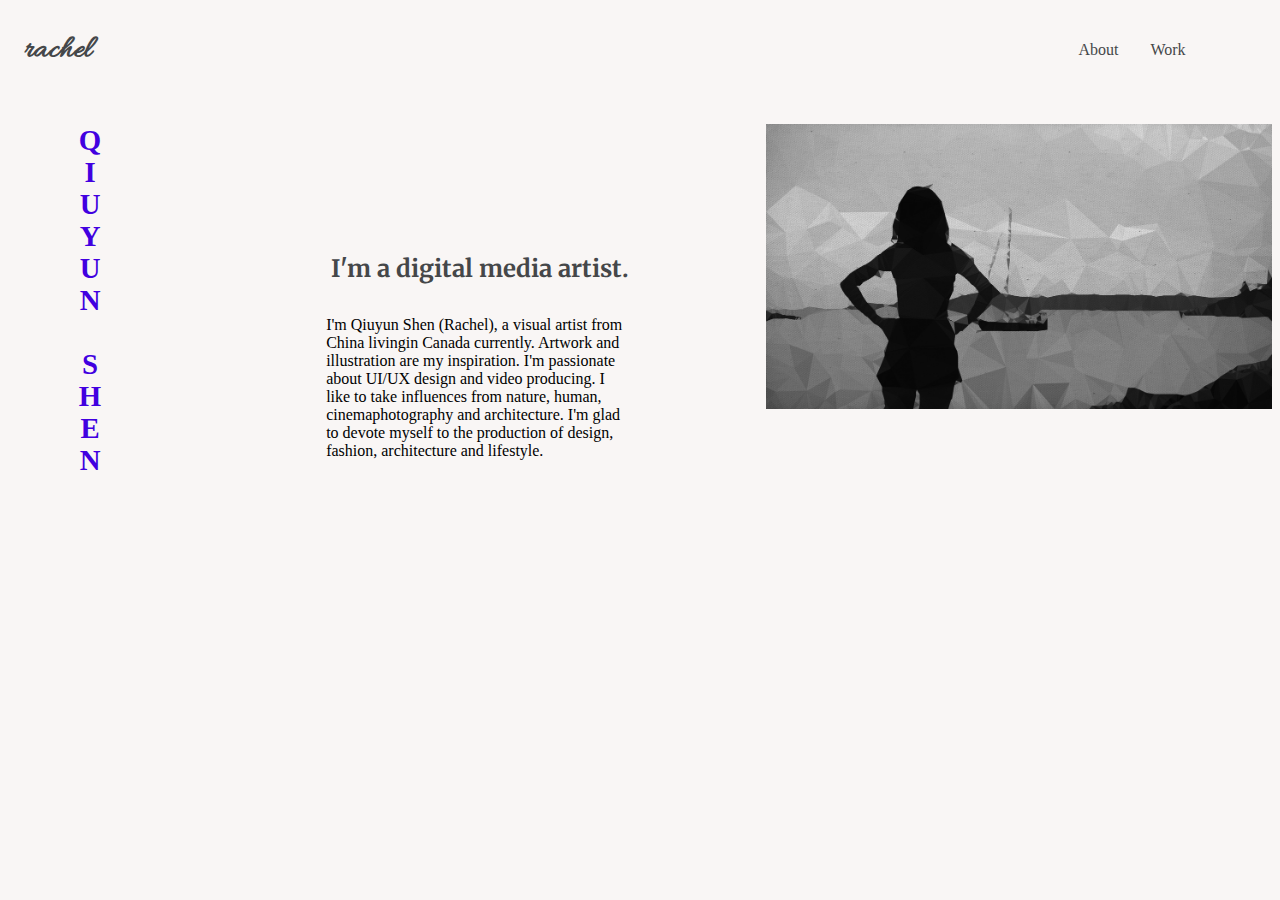
==== about.html @ 60257d96 "import files" ====
<!DOCTYPE html>
<html>

  <head>

    <meta charset="utf-8">
    <meta name="viewport" content="width=device-width, initial-scale=1">
    <title>Qiuyun Shen</title>

    <link href="css/main.css" rel="stylesheet">

    <link href='font/DinPro-Bold.otf' rel='stylesheet' type='text/css'>
    <link href='font/DinPro-Regular.otf' rel='stylesheet' type='text/css'>
    <link href="https://fonts.googleapis.com/css?family=Merriweather" rel="stylesheet">
    <link href="https://fonts.googleapis.com/css?family=Allura" rel="stylesheet">


  </head>

  <body>

    <header>

      <div class="logo">
        <h5><a href="index.html">rachel</a></h5>
      </div>

      <ul class="nav-bar">
        <li><a href="about.html">About</a></li>
        <li><a href="work.html">Work</a></li>
      </ul>

    </header>

    <div class="about-main">

      <div class="intro-container">
      <div class="name">
        <h3>QIUYUN SHEN</h3>
      </div>

      <div class="intro">
        <h4>I'm a digital media artist.</h4>
        <p>I'm Qiuyun Shen (Rachel), a visual artist from China livingin Canada currently.
          Artwork and illustration are my inspiration. I'm passionate about UI/UX design and
          video producing. I like to take influences from nature, human, cinemaphotography and architecture.
          I'm glad to devote myself to the production of design, fashion, architecture and lifestyle.</p>
      </div>
      </div>

      <div class="self-img">
        <img src="img/rachel.jpg" width=100%>
      </div>

    </div>

  </body>

</html>
---- css/main.css ----
/* *{
  border: 1px solid darkgreen;
} */

h1{
  font-size: 10rem;
  font-family: 'DinPro-Bold';
}

h2{
  font-size: 5rem;
  font-family: 'DinPro-Bold';
}

h3{
  font-size: 2.7rem;
  font-family: 'DinPro-Bold';
}

h4{
  font-family: 'Merriweather', serif;
  font-size: 1.5rem;
}

h5{
  padding: 0;
}

p{
  font-family: 'DinPro-Light';
}

header{
  display: flex;
  /* padding: 1.5% 5% 0; */
  /* max-height: 4rem; */
}

body{
  background-color: #F9F6F5;
}

.logo{
  margin-left: 1.0rem;
  padding: 0;
  max-width: 20%;
  width: -webkit-fill-available;
}

.logo a{
  font-family: 'Allura', cursive;
  font-size: 2rem;
  color: #454749;
  text-decoration: none;
}


/* NAVIGATION BAR */

.nav-bar{
  display: flex;
  justify-content: flex-end;
  align-items: center;
  list-style-type: none;
  width: 70%;
}

.nav-bar li{
  padding: 1rem;
}

.nav-bar a{
  font-size: 1.0rem;
  font-family: 'DinPro-Regular';
  text-decoration: none;
  color: #454749;
}



/* HOME page */

.home-main{
  display: block;
  justify-content: center;
  align-items: center;
}

.homepage-title{
  align-items: center;
  margin: 10% auto;
  top: 0;
  right: 0;
  bottom: 0;
  left: 0;
}

.home-main h1{
  color: #4100E0;
  text-align: center;
}

.headline:after {
  content:' ';
  position: absolute;
  top: 60%;
  left: 50%;
  width: 40%;
  border:2px solid #d0d0d0;
  border-radius:4px;
  box-shadow:inset 0 1px 1px rgba(0, 0, 0, .05);
  transform:translateX(-50%);
}

.homepage-title p{
  text-align: center;
  top: 0;
}


/* ABOUT page main part */

.about-main{
  display: flex;
  flex-direction: row;
  justify-content: flex-end;
  margin-top: 2.0rem;
}

.name h3{
  text-align: left;
  font-size: 1.8rem;
  color: #4100E0;
  padding-left: 40%;
  writing-mode: vertical-rl;
  text-orientation: upright;
  /* color: #714EF4; */
}

.intro h4{
  text-align: right;
  color: #454749;
}

.intro{
  margin-top: 4.0rem;
  max-width: 40%;
  align-content: flex-end;
  /* padding-left: 10%; */
  margin-left: 30%;
}

.intro-container{
  max-width: 60%;
  display: flex;
}

.self-img{
  margin-right: 0;
  width: 40%;
  justify-content: flex-end;
}

/* WORK page */

.work-container{
  margin-top: 8%;
  display: flex;
  justify-content: center;
}

.work-title h3{
  font-size: 2.0rem;
  margin-left: 0;
  color: #4100E0;
  writing-mode: vertical-rl;
  text-orientation: sideways;
}

.collection{
  max-width: 60%;
  display: flex;
  padding: 2rem;
}

.work-1{
  padding: 0rem 3rem;
  max-width: 30%;
}

.work-2{
  padding: 0rem 3rem;
  padding-top: 20rem;
  max-width: 40%;
}

.block{
  /* box-sizing: border-box; */
  height: 300px;
  /* padding: 5px; */
  width: 300px;
  height: 150px;
  margin: 40px;

  line-height: 150px;
  background-color: #4100E0;
  color: white;
  font-weight: bold;
  font-size: 3em;
  text-align: center;
}

.work-img{
  filter: grayscale();
}

/* REVIVE page */

.revive-heading{
  position: absolute;
  top: 50%;
  left: 50%;
  transform: translate(-50%, -50%);
  /* display: flex；
  justify-content: center;
  align-content: center; */
  letter-spacing: 1px;
  z-index: 10;
  max-width: 80%;
}

.revive-heading h2{
  color: #4100E0;
  /* text-align:center; */
}

.revive-main{
  display: block;
}

.projectPic{
  margin: auto;
  max-width: 50%;
  right:0;
}

.projectContent{
  margin: auto;
  max-width: 70%;
  text-align: left;
}
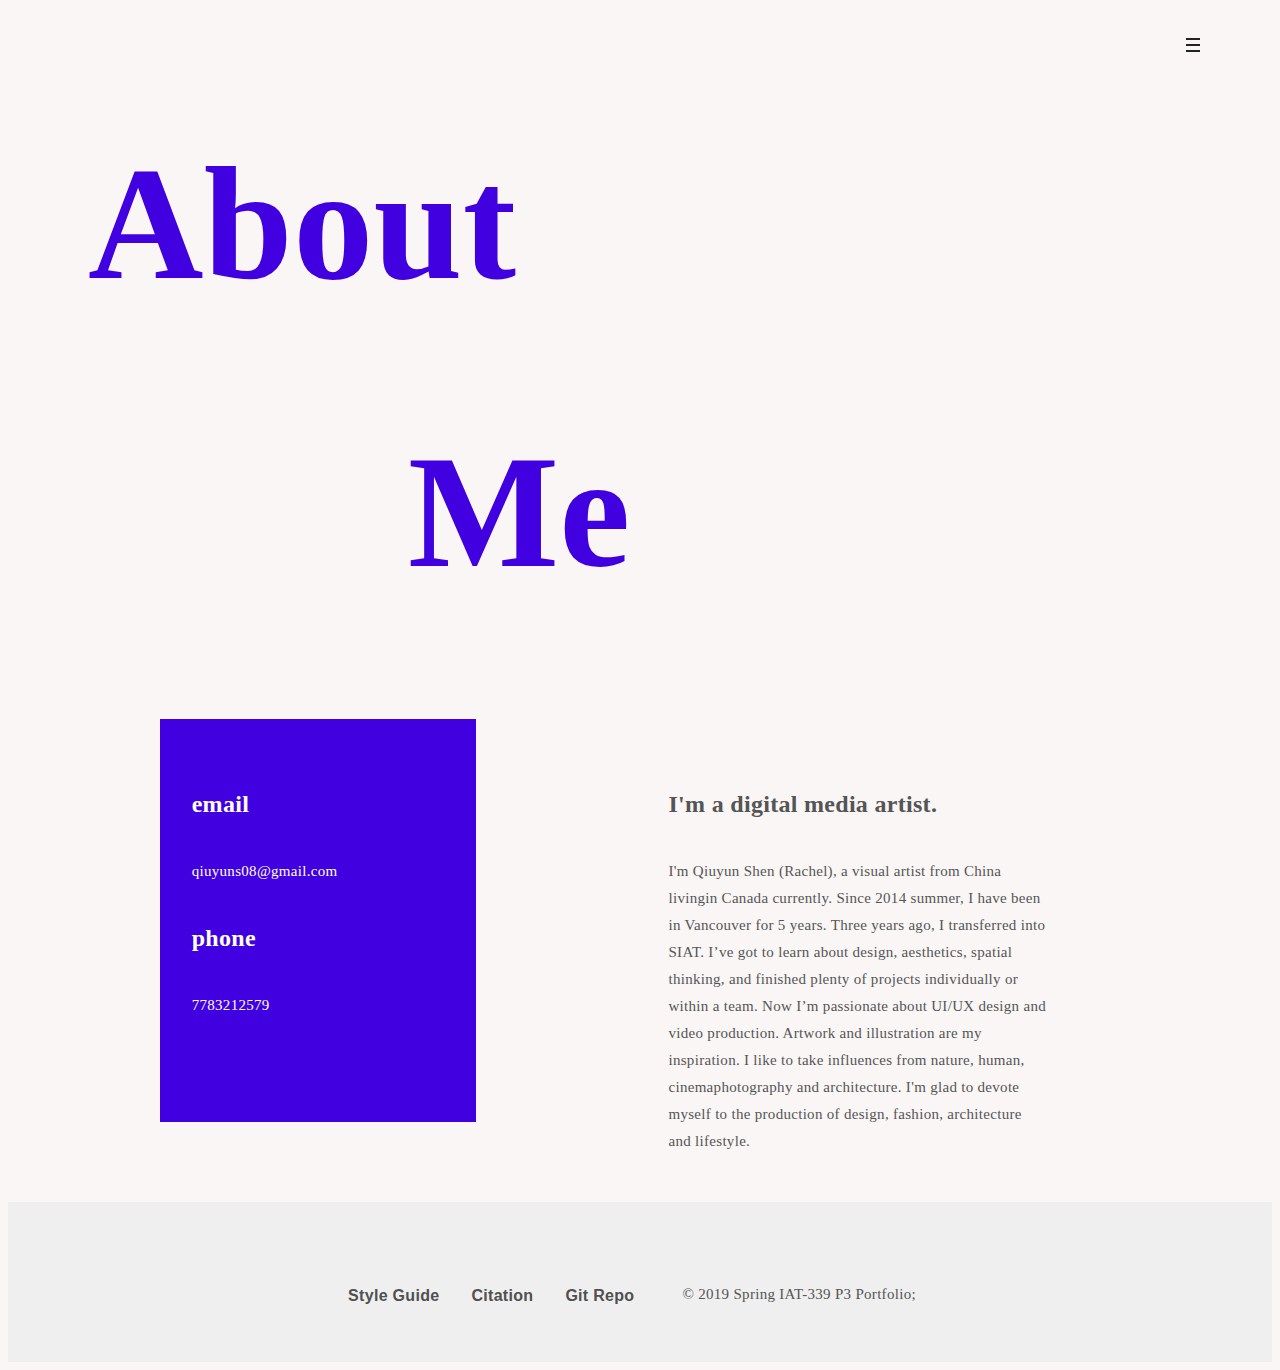
==== commit c490a1c8: "about page" ====
--- a/about.html
+++ b/about.html
@@ -1,59 +1,107 @@
 <!DOCTYPE html>
-<html>
+<html lang="en-US">
+<head>
+<meta charset="utf-8">
+<meta name="viewport" content="width=device-width, initial-scale=1, maximum-scale=1">
+<title></title>
+<!-- Bootstrap -->
+<!-- <link rel="stylesheet" href="css/bootstrap.css"> -->
+<!-- Plugins -->
+<!-- <link rel="stylesheet" href="css/core.css"> -->
+<!-- Custom CSS -->
+<link rel="stylesheet" href="css/main.css">
+</head>
 
-  <head>
+<body id="top" class="stickyfooter header-fixed">
+<div class="animsition">
+	<div class="content">
+		<header class="header-wrap no-transparent">
+			<div class="header-container">
+				<div class="container clearfix">
 
-    <meta charset="utf-8">
-    <meta name="viewport" content="width=device-width, initial-scale=1">
-    <title>Qiuyun Shen</title>
+					<div class="pull-right">
+						<!-- Menu Burger -->
+						<a href="#" class="fullscreen-menu-toggle">
+							<span>Menu</span>
+							<i class="menu-bars">
+								<i></i>
+								<i></i>
+								<i></i>
+							</i>
+						</a>
+					</div>
 
-    <link href="css/main.css" rel="stylesheet">
+				</div>
+			</div>
 
-    <link href='font/DinPro-Bold.otf' rel='stylesheet' type='text/css'>
-    <link href='font/DinPro-Regular.otf' rel='stylesheet' type='text/css'>
-    <link href="https://fonts.googleapis.com/css?family=Merriweather" rel="stylesheet">
-    <link href="https://fonts.googleapis.com/css?family=Allura" rel="stylesheet">
+		</header>
+		<div id="fullscreen-navigation">
+			<div class="inner-wrap">
+				<nav>
+					<ul class="nav_menu">
+						<li><a href="index.html">Home</a></li>
+						<li><a href="work.html">Work</a></li>
+            <li><a href="about.html">About</a></li>
+					</ul>
+				</nav>
+			</div>
+		</div>
+
+		<section class="jarallax ">
+			<div class="container about-page">
+				<!-- <div class="aligner"> -->
+        <h1>
+        	<div class="page-title">
+            <div class="part1">About</div>
+            <div class="part2">Me</div>
+					</div>
+        </h1>
+				<!-- </div> -->
+        <div class="about-main">
+          <div class="contact-box">
+            <h4>email</h4>
+            <p>qiuyuns08@gmail.com</p>
+            <h4>phone</h4>
+            <p>7783212579</p>
+          </div>
+
+          <div class="intro">
+            <h4>I'm a digital media artist.</h4>
+            <p>I'm Qiuyun Shen (Rachel), a visual artist from China livingin Canada currently.
+              Since 2014 summer, I have been in Vancouver for 5 years. Three years ago, I transferred into SIAT.  I’ve got to learn about design, aesthetics, spatial thinking, and finished plenty of projects individually or within a team.
+
+    Now I’m passionate about UI/UX design and video production. Artwork and illustration are my inspiration. I like to take influences from nature, human, cinemaphotography and architecture. I'm glad to devote myself to the production of design, fashion, architecture and lifestyle.</p>
+          </div>
+			  </div>
+      </div>
+		</section>
 
 
-  </head>
+		<a href="#top" class="scroll-top scroll-top-hidden">
+			<i class="fa fa-angle-up"></i>
+		</a>
 
-  <body>
+	</div>
 
-    <header>
+<!-- FOOTER section -->
 
-      <div class="logo">
-        <h5><a href="index.html">rachel</a></h5>
+  <footer>
+    <div class="bottom">
+      <a class="footer-button" href="styleguide.html">Style Guide</a>
+      <a class="footer-button" href="citations.html">Citation</a>
+      <a class="footer-button" href="https://github.com/qiuyuns/IAT339_P03.git">Git Repo</a>
+      <div class="credit">
+        <p> © 2019 Spring IAT-339 P3 Portfolio;</p>
       </div>
+    </div>
+  </footer>
 
-      <ul class="nav-bar">
-        <li><a href="about.html">About</a></li>
-        <li><a href="work.html">Work</a></li>
-      </ul>
+</div>
 
-    </header>
 
-    <div class="about-main">
-
-      <div class="intro-container">
-      <div class="name">
-        <h3>QIUYUN SHEN</h3>
-      </div>
-
-      <div class="intro">
-        <h4>I'm a digital media artist.</h4>
-        <p>I'm Qiuyun Shen (Rachel), a visual artist from China livingin Canada currently.
-          Artwork and illustration are my inspiration. I'm passionate about UI/UX design and
-          video producing. I like to take influences from nature, human, cinemaphotography and architecture.
-          I'm glad to devote myself to the production of design, fashion, architecture and lifestyle.</p>
-      </div>
-      </div>
-
-      <div class="self-img">
-        <img src="img/rachel.jpg" width=100%>
-      </div>
-
-    </div>
-
-  </body>
-
+<script src="js/jquery-1.12.4.min.js"></script>
+<script src="js/libs.js"></script>
+<script src="js/main.js"></script>
+<script src="js/script.js"></script>
+</body>
 </html>
--- a/css/main.css
+++ b/css/main.css
@@ -3,9 +3,27 @@
   border: 1px solid darkgreen;
 } */
 
+body {
+  background-color: #fff;
+  -webkit-font-smoothing: antialiased;
+  -moz-osx-font-smoothing: grayscale;
+  position: relative;
+  min-width: 320px;
+  font-family: 'Source Sans Pro', sans-serif;
+  line-height: 1.8;
+  font-size: 15px;
+  letter-spacing: 0.02em;
+  color: #555;
+}
+
 h1{
+  padding: 0;
+  margin-top: 20%;
+  margin-bottom: 5%;
   font-size: 10rem;
   font-family: 'DinPro-Bold';
+  color: #4100E0;
+  text-align: center;
 }
 
 h2{
@@ -19,7 +37,7 @@
 }
 
 h4{
-  font-family: 'Merriweather', serif;
+  font-family: 'DinPro-Bold';
   font-size: 1.5rem;
 }
 
@@ -31,135 +49,323 @@
   font-family: 'DinPro-Light';
 }
 
-header{
-  display: flex;
-  /* padding: 1.5% 5% 0; */
-  /* max-height: 4rem; */
+.page-title p{
+  text-align: center;
+  /* margin-top: -5%; */
+  margin-bottom: 5rem;
+}
+
+a {
+  transition: all 0.4s ease-in-out;
+  text-decoration: none;
+  color: #222;
+}
+
+a:hover,
+a:focus {
+  text-decoration: none;
+  outline: none;
+  color: rgba(34,34,34,0.7);
+}
+ul,
+ol {
+  padding: 0 0 0 20px;
+}
+ul.list-none,
+ol.list-none {
+  list-style: none;
+  padding: 0;
 }
 
 body{
   background-color: #F9F6F5;
 }
 
-.logo{
-  margin-left: 1.0rem;
+container{
+  padding-right: .9375rem;
+  padding-left: .9375rem;
+  margin-right: auto;
+  margin-left: auto;
+}
+
+.bottom {
+    background-color: #efefef;
+    height: 6rem;
+    padding-top: 4rem;
+    display: flex;
+    flex-flow: wrap;
+    align-self: center;
+    justify-content: center;
+}
+
+a.footer-button {
+    font-size: 1rem;
+    font-weight: bold;
+    color: rgb(80,80,80);
+    text-decoration: none;
+    padding: 1rem;
+    max-width: 40rem;
+}
+
+a.footer-button:hover {
+  color: #243459;
+}
+
+.credit {
+    padding-left: 2rem;
+    padding-right: 2rem;
+    padding-top: 0rem;
+}
+
+@media (max-width: 768px) {
+  footer {
+    position: relative !important;
+  }
+}
+.logo {
+  font-size: 18px;
+  line-height: 1em;
+  text-transform: uppercase;
+  color: #222;
+  letter-spacing: 4px;
+}
+.logo > span {
+  position: relative;
+  display: inline-block;
+  transition: all 0.4s ease-in-out;
+  transform-origin: 50% 100%;
+}
+.logo:hover {
+  color: #222;
+}
+.logo:hover > span {
+  transform: rotateY(180deg);
+}
+.header-fixed .header-wrap {
+  position: fixed !important;
+}
+
+.header-fixed .header-wrap.no-transparent {
+  background-color: #F9F6F5;
+}
+.header-wrap {
+  display: table;
+  top: 0;
+  left: 0;
+  width: 100%;
+  height: 90px;
+  z-index: 555;
+  transition: transform 0.35s, opacity 0.35s, background-color 0.35s;
+}
+.header-wrap .header-container {
+  display: table-cell;
+  vertical-align: middle;
+}
+.fixedheader.scroll-down .header-wrap {
+  transform: translateY(-85%);
+  opacity: 0;
+}
+.fixedheader.scroll-up:not(.fullscreen-nav-open) .header-wrap:not(.no-transparent) {
+  background-color: #fff;
+}
+.fullscreen-nav-open .header-wrap {
+  background-color: transparent !important;
+}
+.fullscreen-nav-open .logo {
+  color: #fff;
+}
+body:not(.header-fixed) .fullscreen-menu-toggle {
+  z-index: 1001;
+}
+.fullscreen-menu-toggle {
+  position: relative;
+  float: right;
+  margin-right: 5rem;
+  color: #222;
+  font-size: 14px;
+  letter-spacing: 3px;
+  text-transform: uppercase;
+}
+.fullscreen-menu-toggle > span {
+  position: relative;
+  line-height: 1em;
+  opacity: 0;
+  left: -10px;
+  transition: all 0.2s ease-in-out;
+}
+.fullscreen-menu-toggle > .menu-bars {
+  margin-left: 8px;
+}
+
+.menu-bars {
+  position: relative;
+  display: inline-block;
+  width: 1em;
+  height: 1em;
   padding: 0;
-  max-width: 20%;
-  width: -webkit-fill-available;
-}
-
-.logo a{
-  font-family: 'Allura', cursive;
-  font-size: 2rem;
-  color: #454749;
-  text-decoration: none;
-}
-
-
-/* NAVIGATION BAR */
-
-.nav-bar{
-  display: flex;
-  justify-content: flex-end;
-  align-items: center;
+  margin-top: -1px;
+  vertical-align: middle;
+}
+.menu-bars > i {
+  position: absolute;
+  left: 0;
+  width: 1em;
+  height: 2px;
+  display: inline-block;
+  transition: all 0.4s ease-in-out;
+  background-color: #222;
+}
+.menu-bars > i:first-child {
+  top: 0;
+}
+.menu-bars > i:nth-child(2) {
+  top: 50%;
+  margin-top: -1px;
+}
+.menu-bars > i:last-child {
+  top: 100%;
+  margin-top: -2px;
+}
+.menu-bars.active > i:first-child {
+  transform: rotate(-135deg);
+}
+.menu-bars.active > i:nth-child(2) {
+  opacity: 0;
+}
+.menu-bars.active > i:last-child {
+  transform: rotate(135deg);
+}
+.menu-bars.active > i:first-child,
+.menu-bars.active > i:last-child {
+  top: 0;
+  margin-top: 0.333333em;
+}
+.fullscreen-nav-open .fullscreen-menu-toggle > span {
+  color: #fcfcfc;
+  transition-delay: 0.4s;
+}
+.fullscreen-nav-open .fullscreen-menu-toggle > .menu-bars i {
+  background-color: #fcfcfc;
+}
+.fullscreen-nav-open .fullscreen-menu-toggle > span,
+.fullscreen-menu-toggle:hover > span {
+  opacity: 1;
+  left: 0;
+}
+#fullscreen-navigation {
+  position: fixed;
+  top: 0;
+  left: 0;
+  width: 100%;
+  height: 100%;
+  display: none;
+  z-index: 444;
+  background-color: rgba(65, 0, 224, 0.9);
+}
+#fullscreen-navigation > .inner-wrap {
+  position: absolute;
+  top: 50%;
+  left: 0;
+  width: 100%;
+  max-height: 100%;
+  overflow-y: auto;
+  text-align: center;
+  padding: 50px 0;
+  transform: translateY(-50%);
+}
+#fullscreen-navigation > .inner-wrap > nav > .nav_menu,
+#fullscreen-navigation > .inner-wrap > nav > .nav_menu ul {
+  margin: 0;
+  padding: 0 0 5px 0;
   list-style-type: none;
-  width: 70%;
-}
-
-.nav-bar li{
-  padding: 1rem;
-}
-
-.nav-bar a{
-  font-size: 1.0rem;
-  font-family: 'DinPro-Regular';
-  text-decoration: none;
-  color: #454749;
-}
-
-
-
-/* HOME page */
-
-.home-main{
-  display: block;
-  justify-content: center;
-  align-items: center;
-}
-
-.homepage-title{
-  align-items: center;
-  margin: 10% auto;
-  top: 0;
-  right: 0;
-  bottom: 0;
-  left: 0;
-}
-
-.home-main h1{
-  color: #4100E0;
+}
+#fullscreen-navigation .nav_menu a {
+  display: inline-block;
+  padding: 4px 0;
+  font-size: 14px;
+  text-transform: uppercase;
+  letter-spacing: 1px;
+  color: #999;
+}
+#fullscreen-navigation .nav_menu a:hover {
+  color: #fcfcfc;
+}
+#fullscreen-navigation .nav_menu .sub-menu {
+  display: none;
+}
+#fullscreen-navigation .nav_menu .sub-menu a {
+  text-transform: capitalize;
+  padding: 2px 0;
+  font-size: 12px;
+  letter-spacing: 1px;
+}
+#fullscreen-navigation .nav_menu li.menu-item-has-children > a::after {
+  content: '\f107';
+  font-family: 'FontAwesome';
+  margin-left: 4px;
+}
+#fullscreen-navigation .nav_menu li.menu-item-has-children > a.sub-active {
+  color: #fcfcfc;
+}
+#fullscreen-navigation .nav_menu li.menu-item-has-children > a.sub-active::after {
+  content: '\f106';
+}
+#fullscreen-navigation li.current-menu-item > a,
+#fullscreen-navigation li.current-page-item > a {
+  color: #fcfcfc;
+}
+#fullscreen-navigation .socials {
+  margin-top: 25px;
+}
+#fullscreen-navigation .socials a {
+  display: inline-block;
+  height: 35px;
+  width: 35px;
   text-align: center;
-}
-
-.headline:after {
-  content:' ';
-  position: absolute;
-  top: 60%;
-  left: 50%;
-  width: 40%;
-  border:2px solid #d0d0d0;
-  border-radius:4px;
-  box-shadow:inset 0 1px 1px rgba(0, 0, 0, .05);
-  transform:translateX(-50%);
-}
-
-.homepage-title p{
-  text-align: center;
-  top: 0;
+  line-height: 35px;
+  white-space: nowrap;
+  color: #777;
+}
+#fullscreen-navigation .socials a:hover {
+  color: #fff;
 }
 
 
 /* ABOUT page main part */
+
+.about-page h1{
+  text-align: left;
+  margin-top: 5rem;
+}
+
+.part1{
+  margin-left: 5rem;
+}
+
+.part2{
+  margin-left: 25rem;
+}
 
 .about-main{
   display: flex;
-  flex-direction: row;
-  justify-content: flex-end;
-  margin-top: 2.0rem;
-}
-
-.name h3{
+}
+
+.contact-box{
+  background-color: #4100E0;
   text-align: left;
-  font-size: 1.8rem;
-  color: #4100E0;
-  padding-left: 40%;
-  writing-mode: vertical-rl;
-  text-orientation: upright;
-  /* color: #714EF4; */
-}
-
-.intro h4{
-  text-align: right;
-  color: #454749;
+  color: white;
+  width: 20%;
+  padding: 2rem;
+  margin-left: 12%;
+  margin-bottom: 5rem;
 }
 
 .intro{
-  margin-top: 4.0rem;
-  max-width: 40%;
-  align-content: flex-end;
-  /* padding-left: 10%; */
-  margin-left: 30%;
-}
-
-.intro-container{
-  max-width: 60%;
-  display: flex;
-}
-
-.self-img{
-  margin-right: 0;
-  width: 40%;
-  justify-content: flex-end;
+  width: 30%;
+  padding: 2rem;
+  float: right;
+  margin: 0 10rem;
+  right: 0;
 }
 
 /* WORK page */
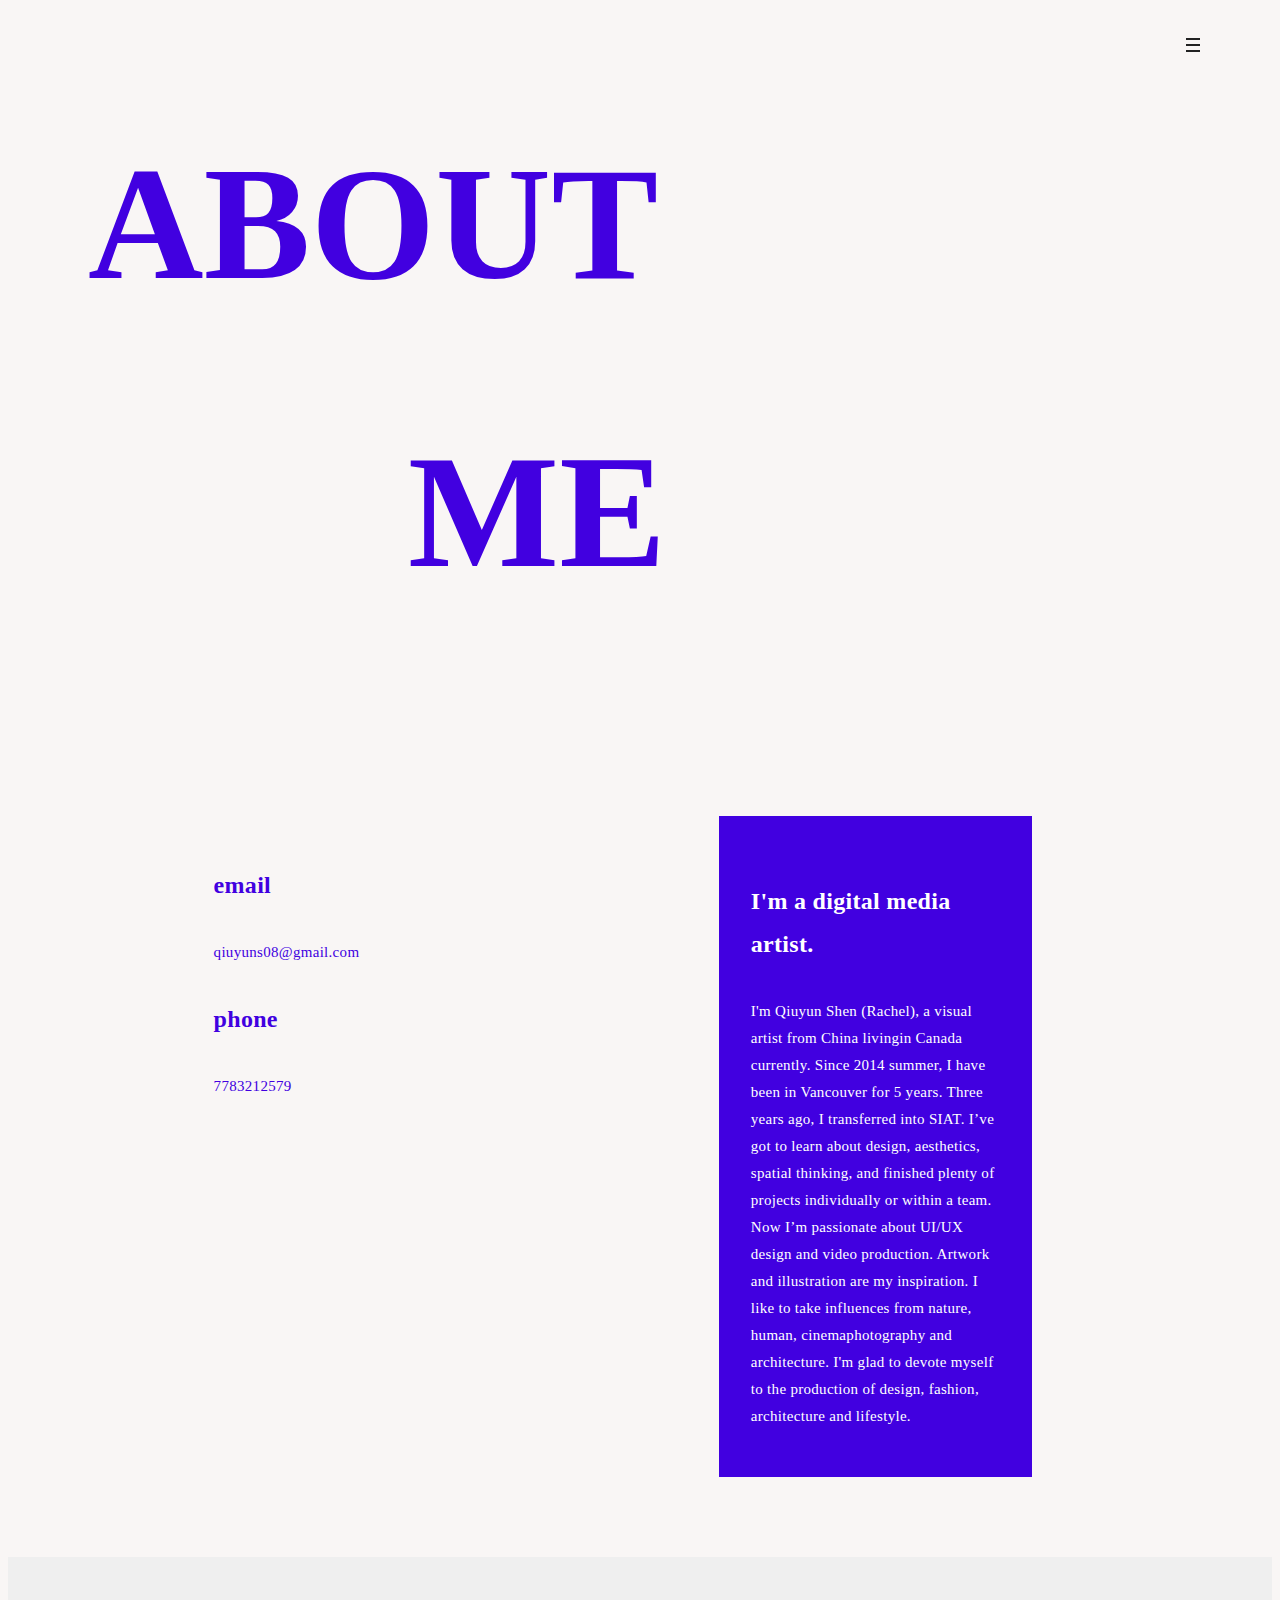
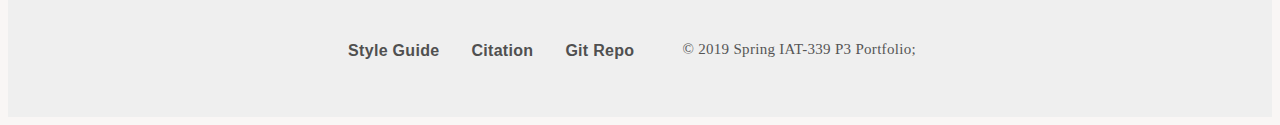
==== commit 83d4e124: "about page design updated" ====
--- a/about.html
+++ b/about.html
@@ -4,11 +4,6 @@
 <meta charset="utf-8">
 <meta name="viewport" content="width=device-width, initial-scale=1, maximum-scale=1">
 <title></title>
-<!-- Bootstrap -->
-<!-- <link rel="stylesheet" href="css/bootstrap.css"> -->
-<!-- Plugins -->
-<!-- <link rel="stylesheet" href="css/core.css"> -->
-<!-- Custom CSS -->
 <link rel="stylesheet" href="css/main.css">
 </head>
 
@@ -52,8 +47,8 @@
 				<!-- <div class="aligner"> -->
         <h1>
         	<div class="page-title">
-            <div class="part1">About</div>
-            <div class="part2">Me</div>
+            <div class="part1">ABOUT</div>
+            <div class="part2">ME</div>
 					</div>
         </h1>
 				<!-- </div> -->
--- a/css/main.css
+++ b/css/main.css
@@ -347,69 +347,74 @@
 }
 
 .about-main{
+  margin-top: 10rem;
   display: flex;
 }
 
 .contact-box{
+  text-align: left;
+  color: #4100E0;
+  width: 20%;
+  padding: 1rem;
+  margin-left: 15%;
+  margin-bottom: 5rem;
+}
+
+.intro{
   background-color: #4100E0;
-  text-align: left;
   color: white;
   width: 20%;
   padding: 2rem;
-  margin-left: 12%;
+  float: right;
+  margin: 0 15rem;
+  right: 0;
   margin-bottom: 5rem;
 }
 
-.intro{
-  width: 30%;
-  padding: 2rem;
-  float: right;
-  margin: 0 10rem;
-  right: 0;
-}
-
 /* WORK page */
 
 .work-container{
-  margin-top: 8%;
+  margin-top: 12rem;
   display: flex;
   justify-content: center;
 }
 
-.work-title h3{
-  font-size: 2.0rem;
-  margin-left: 0;
-  color: #4100E0;
-  writing-mode: vertical-rl;
-  text-orientation: sideways;
-}
-
 .collection{
+  /* max-width: 60%; */
+  /* display: flex; */
+  padding: 2rem;
+}
+
+.work-1{
+  display: flex;
+  justify-content: center;
+  padding: 0rem 4rem;
+  max-width: 50%;
+}
+
+.work-1 .work-img{
+  max-width: 30%;
+}
+
+.work-2{
+  display: flex;
+  justify-content: center;
+  padding: 0rem 4rem;
+  padding-top: 20rem;
   max-width: 60%;
-  display: flex;
-  padding: 2rem;
-}
-
-.work-1{
-  padding: 0rem 3rem;
-  max-width: 30%;
-}
-
-.work-2{
-  padding: 0rem 3rem;
-  padding-top: 20rem;
-  max-width: 40%;
 }
 
 .block{
   /* box-sizing: border-box; */
   height: 300px;
   /* padding: 5px; */
-  width: 300px;
-  height: 150px;
+  display: flex;
+  align-items: center;
+  justify-content: center;
+  width: 400px;
+  height: 200px;
   margin: 40px;
-
-  line-height: 150px;
+  line-height: 60px;
   background-color: #4100E0;
   color: white;
   font-weight: bold;
